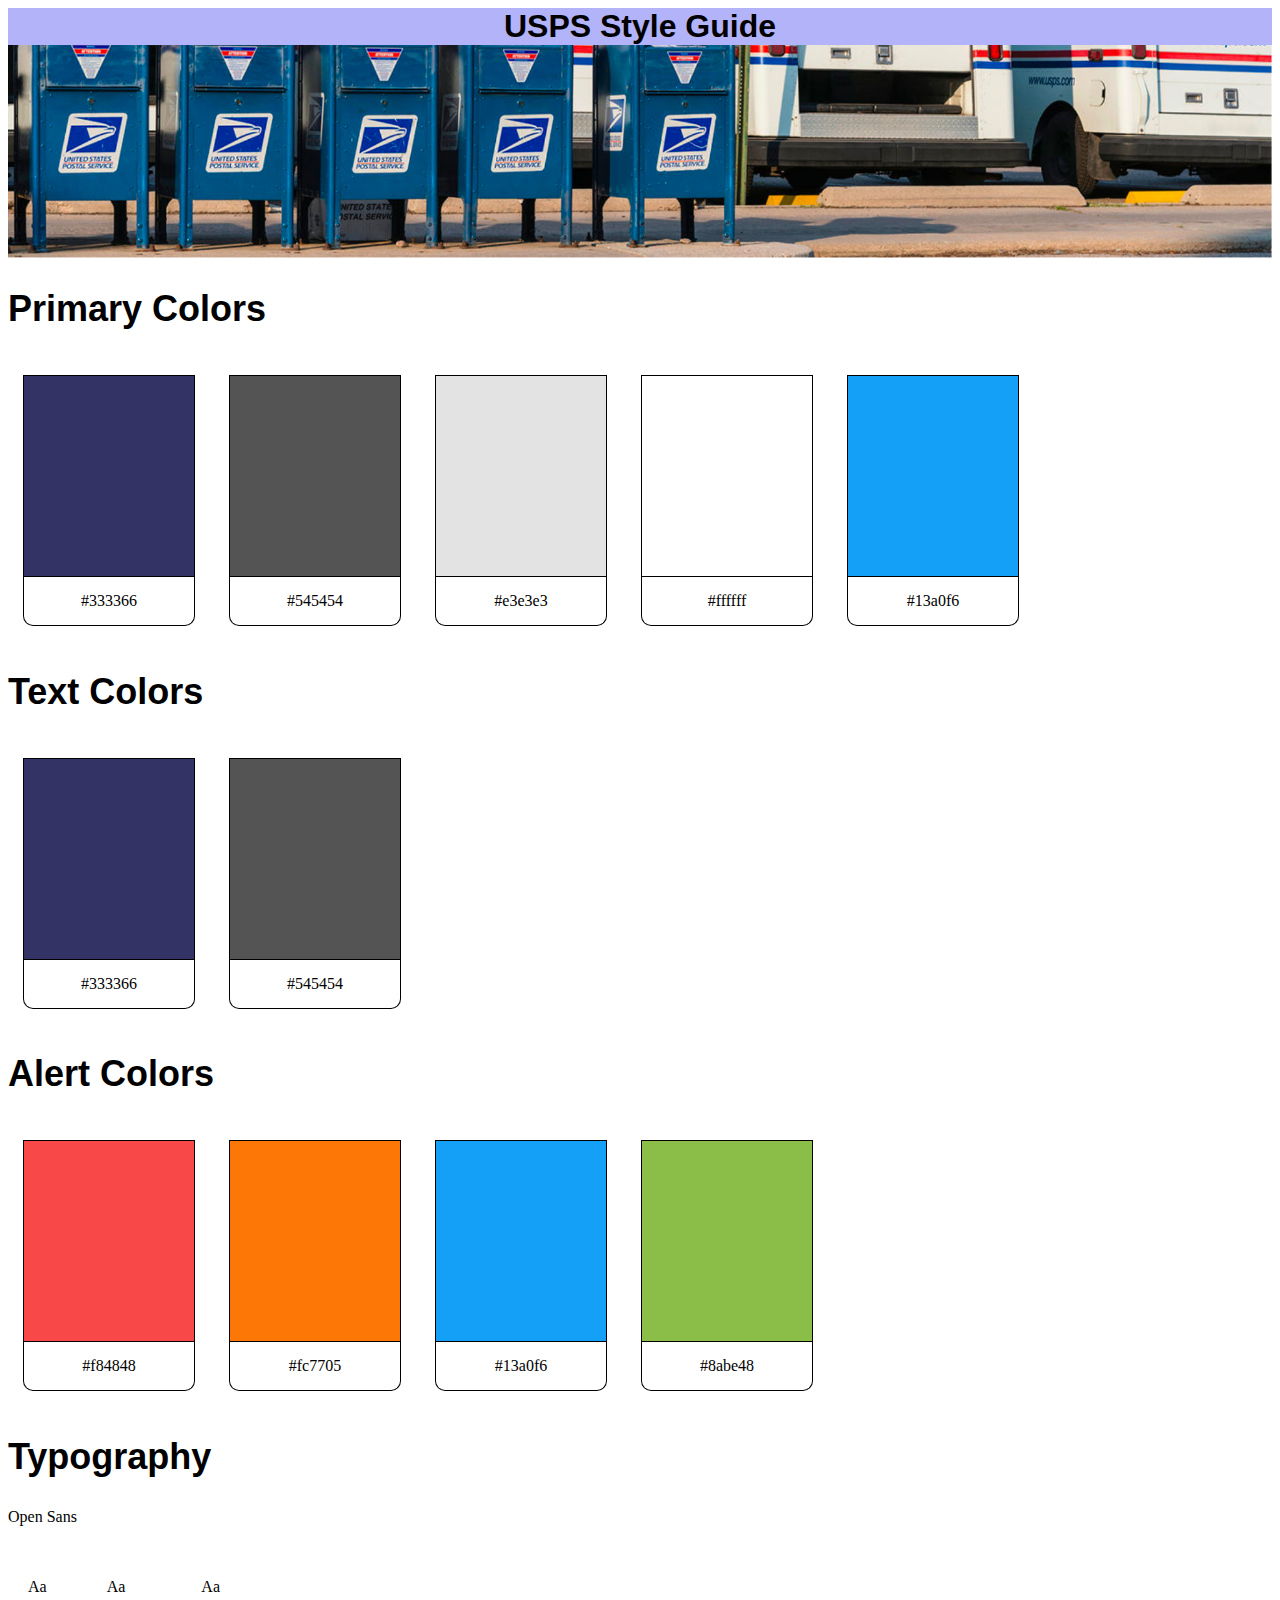
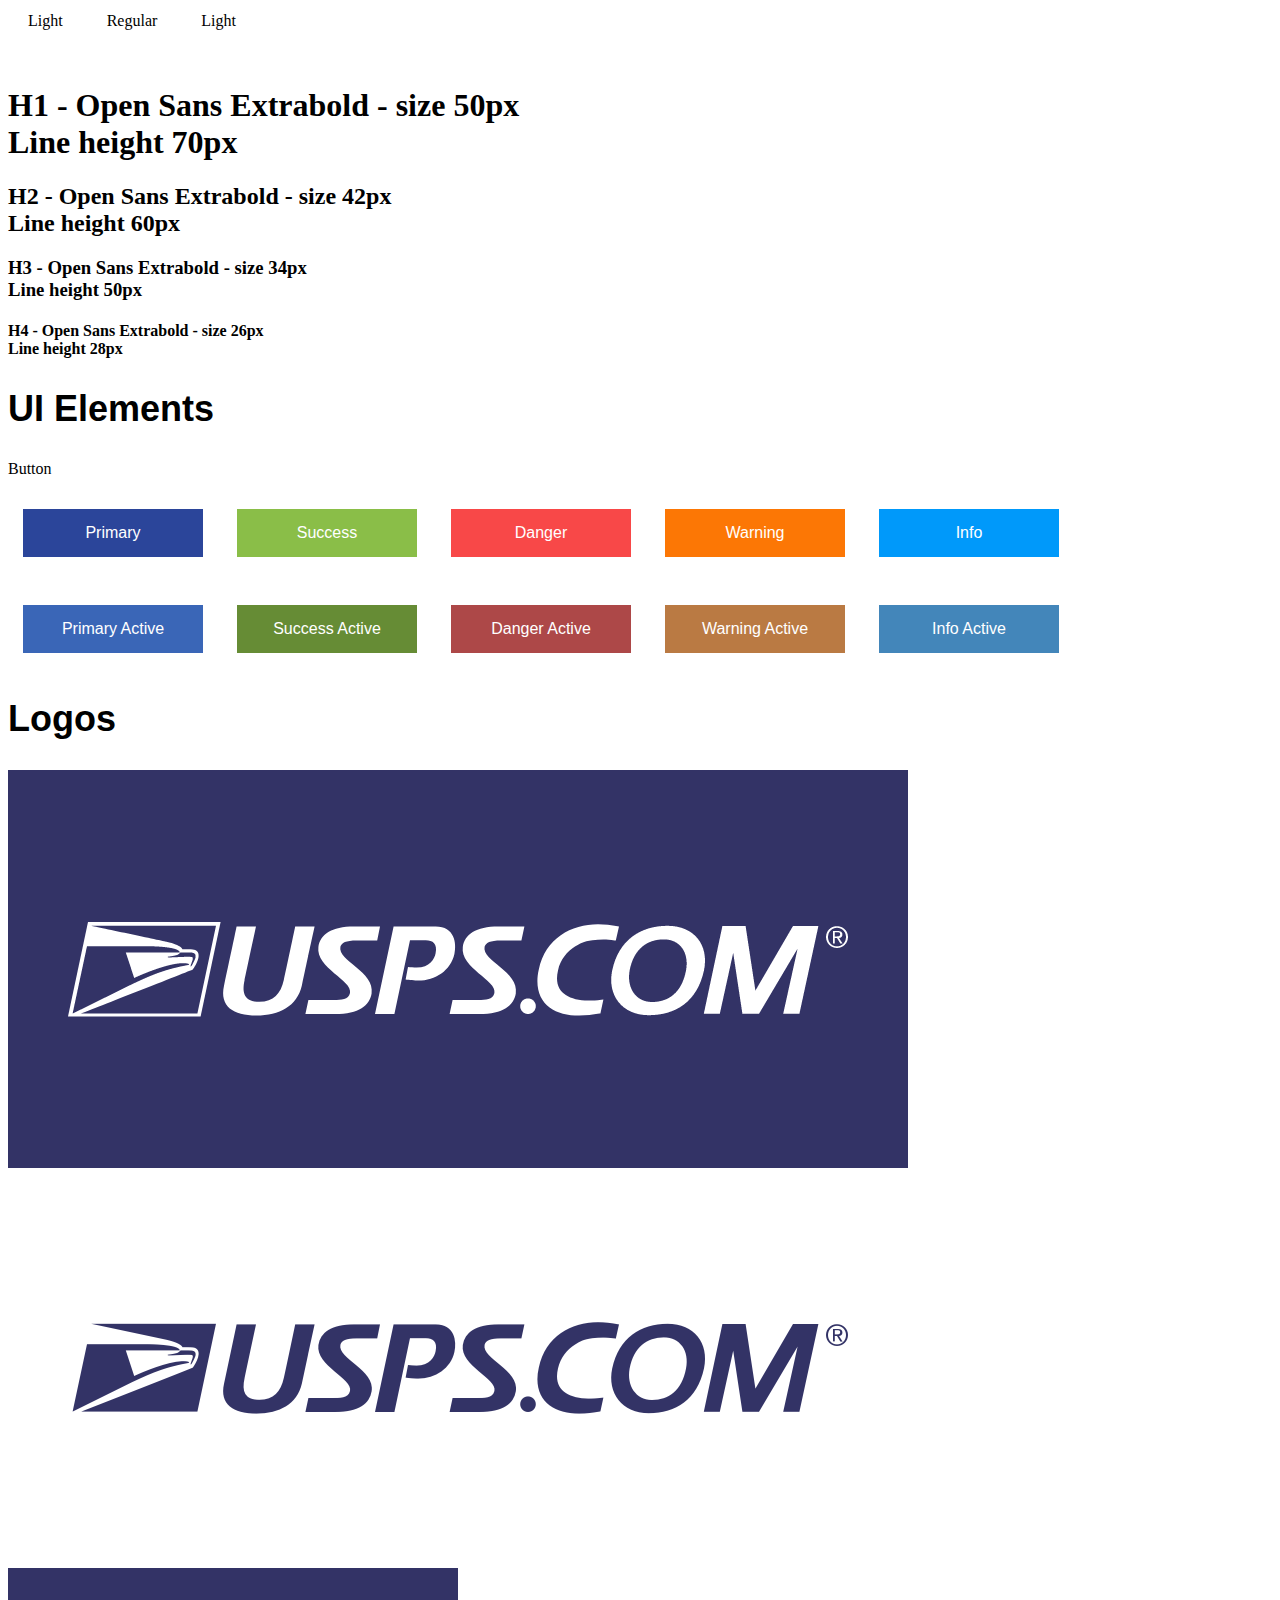
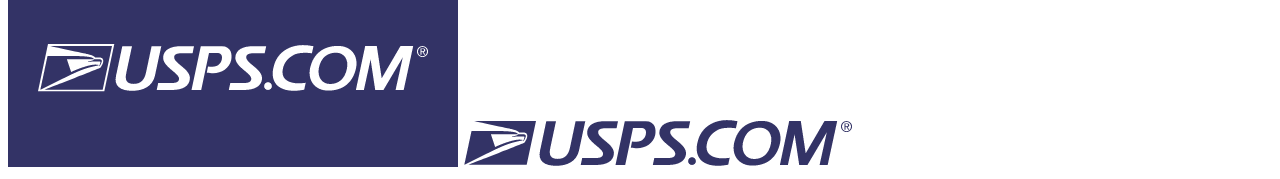
==== 17.2/01_Containers_Structure/unsolved/index.html @ b633d199 "This is for the USPS Style Guide" ====
<html>
<head>
  <title>USPS Style Guide</title>
  <link href="css/style.css" rel="stylesheet" type="text/css">
</head>
<body>
    <section class="header">
      <h1 id="pagetopic"> USPS Style Guide</h1>
      
    </section>


    <section class="palette">
      <h2 class="sectionhead">Primary Colors</h2>
      <div class="colorcontainer">
        <div class="swatch darkblue"></div>
        <div class="hexcode">#333366</div>
      </div>
      <div class="colorcontainer">
        <div class="swatch darkgrey"> </div>
        <div class="hexcode">#545454 </div>
      </div>
      <div class="colorcontainer">
        <div class="swatch lightgrey"></div>
        <div class="hexcode">#e3e3e3</div>
      </div>
      <div class="colorcontainer">
        <div class="swatch white"></div>
        <div class="hexcode">#ffffff</div>
      </div>
      <div class="colorcontainer">
        <div class="swatch lightblue"></div>
        <div class="hexcode">#13a0f6</div>
      </div>
      <br>
      <h2 class="sectionhead">Text Colors</h2>
      <div class="colorcontainer">
        <div class="swatch darkblue"></div>
        <div class="hexcode">#333366</div>
      </div>
      <div class="colorcontainer">
        <div class="swatch darkgrey"> </div>
        <div class="hexcode">#545454 </div>
      </div>
      <br>
      <h2 class="sectionhead">Alert Colors</h2>
      <div class="colorcontainer">
        <div class="swatch red"> </div>
        <div class="hexcode">#f84848 </div>
      </div>
      <div class="colorcontainer">
        <div class="swatch orange"> </div>
        <div class="hexcode">#fc7705 </div>
      </div>
      <div class="colorcontainer">
        <div class="swatch lightblue"> </div>
        <div class="hexcode">#13a0f6 </div>
      </div>
      <div class="colorcontainer">
        <div class="swatch lightgreen"> </div>
        <div class="hexcode">#8abe48 </div>
      </div>


    </section>

    <section class="typography">
      <h2 class="sectionhead">Typography</h2>
      <p> Open Sans</p>
      <div class="typecontainer">
        <p class="large light">Aa</p>
        <p>Light</p>
      </div>
      <div class="typecontainer">
        <p class="large regular">Aa</p>
        <p>Regular</p>
      </div>
      <div class="typecontainer">
        <p class="large bold">Aa</p>
        <p>Light</p>
      </div>
      <h1> H1 - Open Sans Extrabold - size 50px <br> Line height 70px</h1>
      <h2> H2 - Open Sans Extrabold - size 42px <br> Line height 60px</h2>
      <h3> H3 - Open Sans Extrabold - size 34px <br> Line height 50px</h3>
      <h4> H4 - Open Sans Extrabold - size 26px <br> Line height 28px</h4>
      
    </section>

    <section class="UIelements">
      <h2 class="sectionhead">UI Elements</h2>
      <p> Button </p>
      <div class="buttoncontain">
        <div class="button primary">Primary</div>
        <div class="button success">Success</div>
        <div class="button danger">Danger</div>
        <div class="button warning">Warning</div>
        <div class="button info">Info</div>
      </div>
      <br>
      <div class="buttoncontain">
        <div class="button primaryactive">Primary Active</div>
        <div class="button successactive"> Success Active</div>
        <div class="button dangeractive">Danger Active</div>
        <div class="button warningactive">Warning Active</div>
        <div class="button infoactive">Info Active</div>
      </div>

      
    </section>

    <section class="imagery">
      <h2 class="sectionhead">Logos</h2>
      <img src="images/Logo-dark@2x.png">
      <img src="images/Logo-light.png">
      <img src="images/Logo-dark1.png">
      <img src="images/Logo-light-1.png">
      
    </section>

    
</body>
</html>
---- 17.2/01_Containers_Structure/unsolved/css/style.css ----
.header {
        height: 250px; 
        max-height: 500px;
        background-image: url(../images/upsBackground.png); 
        background-size: cover; 
        background-repeat: no-repeat; 
        background-position: bottom;}

#pagetopic {
    text-align: center; 
    font-family: Helvetica, sans-serif; 
    font-weight: bolder; 
    background-color: #b3b3fa;}

.sectionhead{
    font-family: Helvetica, sans-serif ; 
    font-size: 36px; 
    font-weight: 700; 
    line-height: 42px;
    border-bottom: 10px #545454;}

.colorcontainer {
    display: inline-block; 
    margin: 15px;
}

.swatch {
    height: 200px; 
    width: 170px; 
    border: 1px #000; 
    border-style: solid;
}

.hexcode {
    padding: 15px; 
    text-align: center; 
    border: 1px #000; 
    border-style: solid; 
    border-top: none;
    border-bottom-left-radius: 10px; 
    border-bottom-right-radius: 10px;}
.typecontainer {display: inline-block; margin: 20px;}
.button {font-family: Helvetica, sans-serif; display: inline-block; padding: 15px; margin: 15px; width: 150px; text-align: center; color: #ffffff;}


    .darkblue {background-color: #333366;}
    .darkgrey {background-color: #545454;}
    .lightgrey {background-color: #e3e3e3;}
    .white {background-color: #ffffff;}
    .lightblue {background-color: #13a0f6;}
    .red {background-color: #f84848;}
    .orange {background-color: #fc7705;}
    .lightgreen {background-color: #8abe48;}


.primary {background-color: #2b459a;}
.success {background-color: #8abe48;}
.danger {background-color: #f84848;}
.warning {background-color: #fc7705;}
.info {background-color: #0099fa;}
.primaryactive {background-color: #3a66b7;}
.successactive {background-color: #668c35;}
.dangeractive {background-color: #ad4848;}
.warningactive {background-color: #ba7a43;}
.infoactive {background-color: #4386ba;}

h1 {}
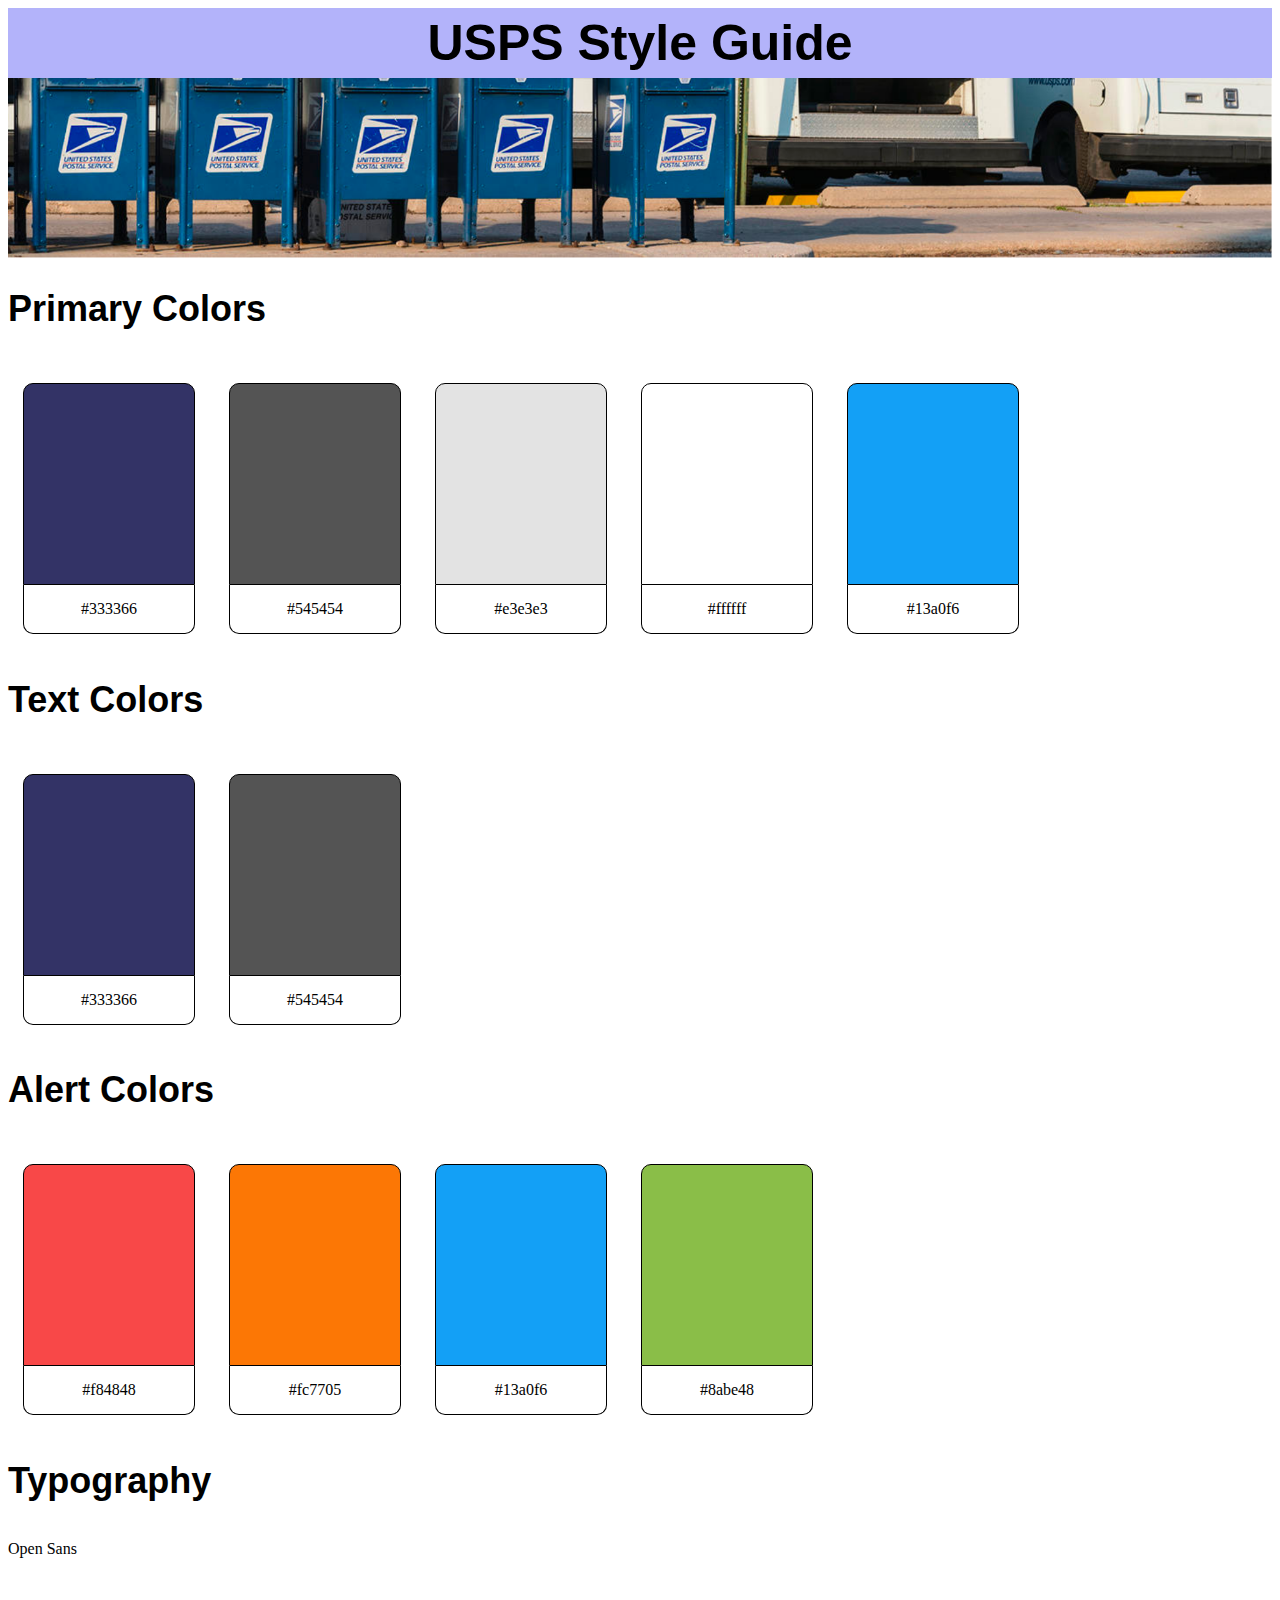
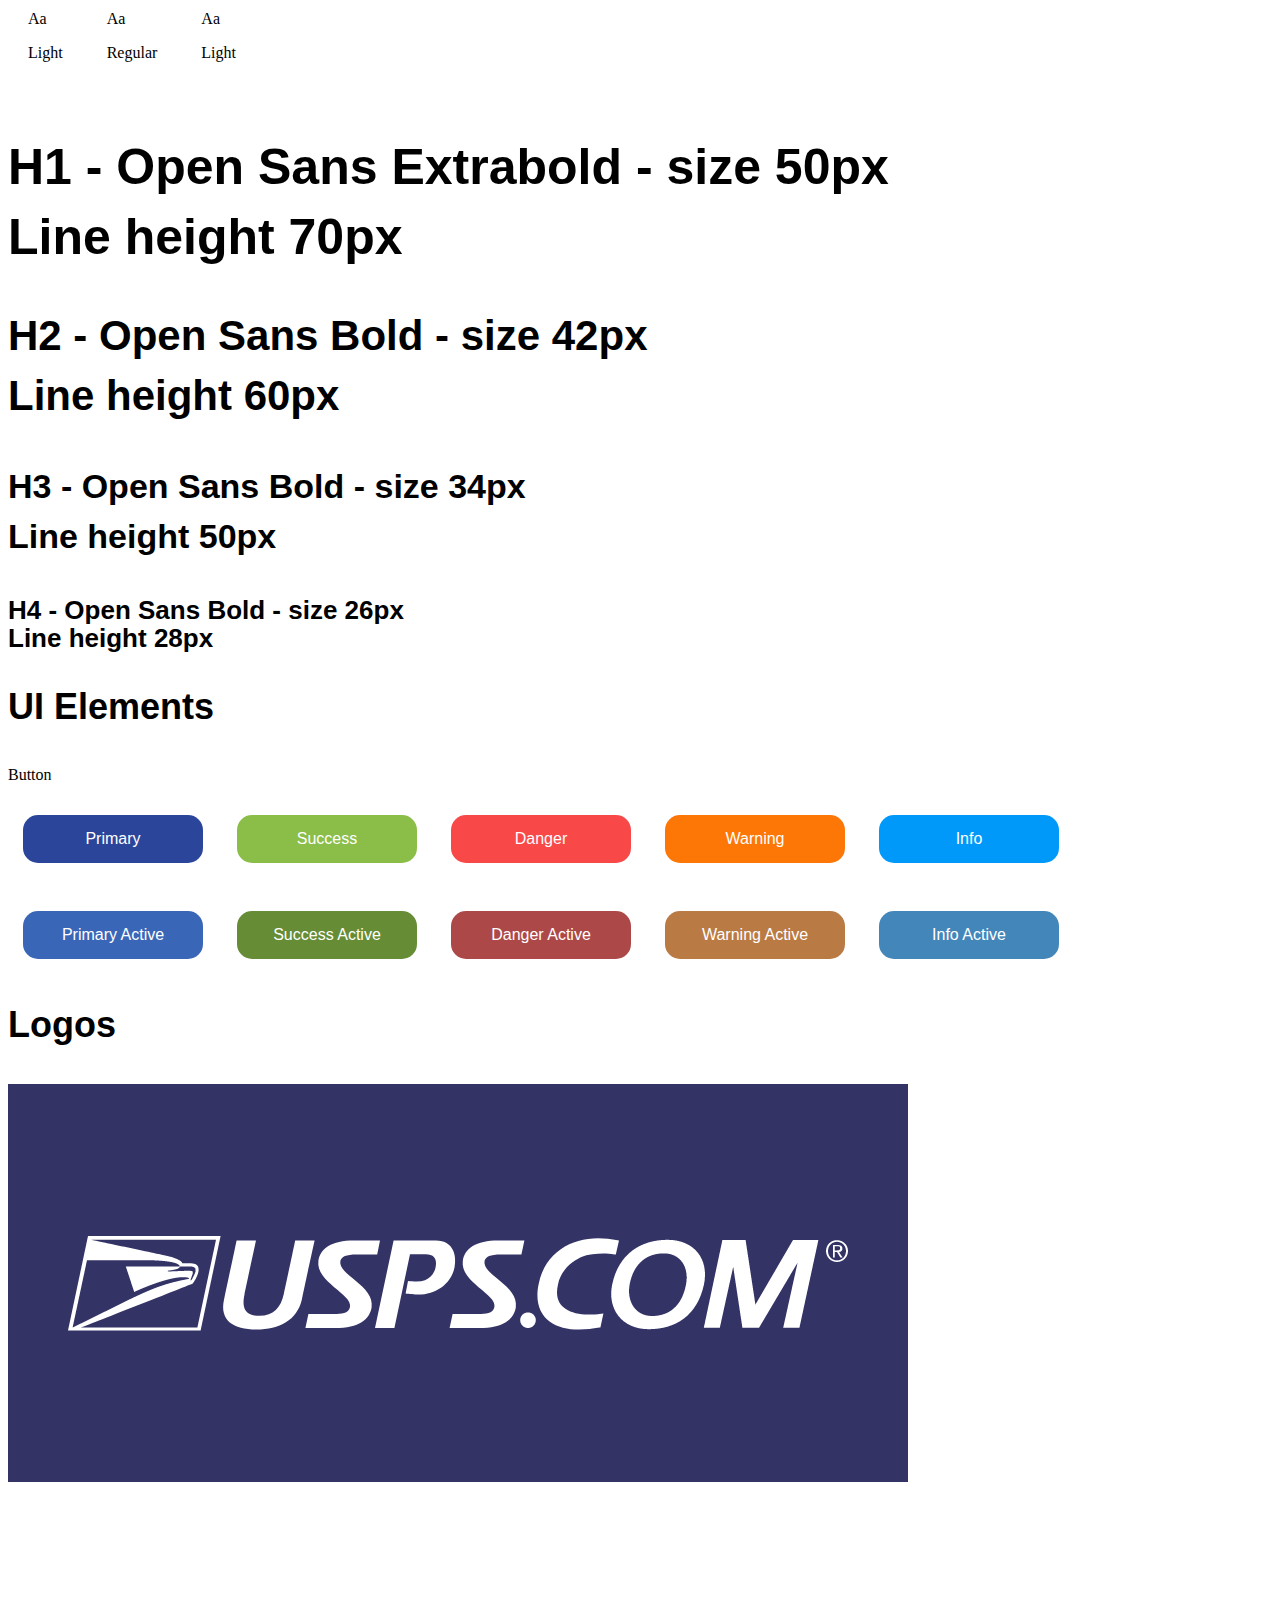
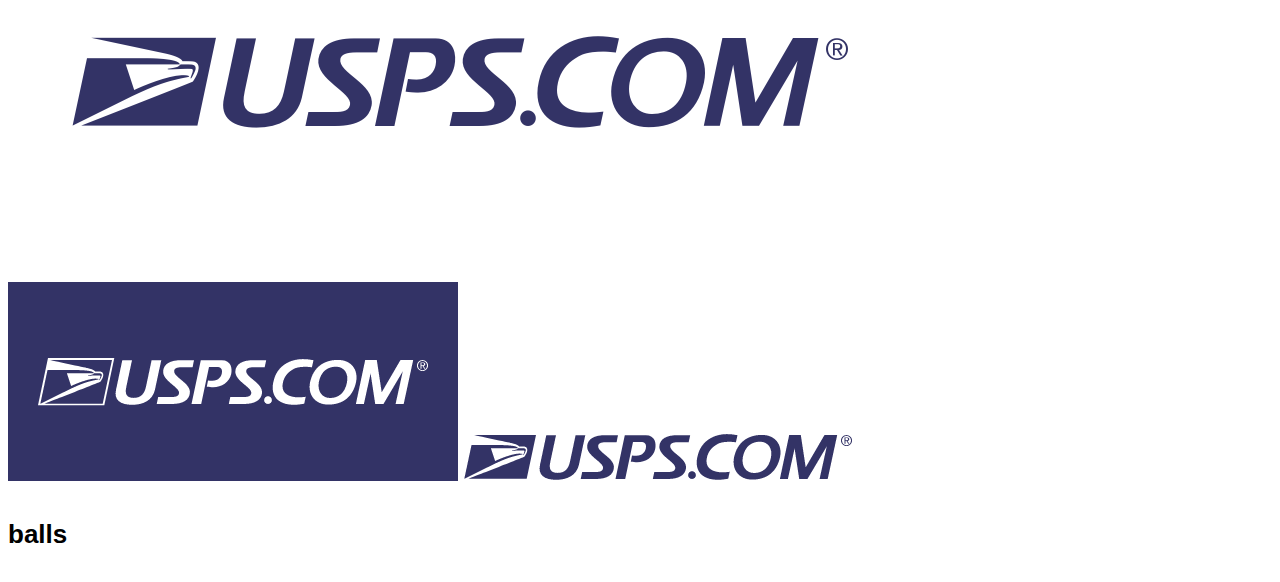
==== commit ac7e35e9: "Small updates" ====
--- a/17.2/01_Containers_Structure/unsolved/index.html
+++ b/17.2/01_Containers_Structure/unsolved/index.html
@@ -5,7 +5,8 @@
 </head>
 <body>
     <section class="header">
-      <h1 id="pagetopic"> USPS Style Guide</h1>
+        <h1 id="pagetopic"> USPS Style Guide</h1>
+
       
     </section>
 
@@ -80,9 +81,9 @@
         <p>Light</p>
       </div>
       <h1> H1 - Open Sans Extrabold - size 50px <br> Line height 70px</h1>
-      <h2> H2 - Open Sans Extrabold - size 42px <br> Line height 60px</h2>
-      <h3> H3 - Open Sans Extrabold - size 34px <br> Line height 50px</h3>
-      <h4> H4 - Open Sans Extrabold - size 26px <br> Line height 28px</h4>
+      <h2> H2 - Open Sans Bold - size 42px <br> Line height 60px</h2>
+      <h3> H3 - Open Sans Bold - size 34px <br> Line height 50px</h3>
+      <h4> H4 - Open Sans Bold - size 26px <br> Line height 28px</h4>
       
     </section>
 
@@ -117,6 +118,8 @@
       
     </section>
 
-    
+    <section>
+      <h4 href=https://www.google.com> balls </h4>
+    </section>
 </body>
 </html>
--- a/17.2/01_Containers_Structure/unsolved/css/style.css
+++ b/17.2/01_Containers_Structure/unsolved/css/style.css
@@ -1,10 +1,10 @@
 .header {
-        height: 250px; 
-        max-height: 500px;
-        background-image: url(../images/upsBackground.png); 
-        background-size: cover; 
-        background-repeat: no-repeat; 
-        background-position: bottom;}
+    height: 250px; 
+    max-height: 500px;
+    background-image: url(../images/upsBackground.png); 
+    background-size: cover; 
+    background-repeat: no-repeat; 
+    background-position: bottom;}
 
 #pagetopic {
     text-align: center; 
@@ -17,7 +17,10 @@
     font-size: 36px; 
     font-weight: 700; 
     line-height: 42px;
-    border-bottom: 10px #545454;}
+    height: 50px;
+    border-bottom: 10px;
+    border-bottom-color: #545454;
+}
 
 .colorcontainer {
     display: inline-block; 
@@ -29,6 +32,8 @@
     width: 170px; 
     border: 1px #000; 
     border-style: solid;
+    border-top-left-radius: 10px;
+    border-top-right-radius: 10px;
 }
 
 .hexcode {
@@ -38,19 +43,33 @@
     border-style: solid; 
     border-top: none;
     border-bottom-left-radius: 10px; 
-    border-bottom-right-radius: 10px;}
-.typecontainer {display: inline-block; margin: 20px;}
-.button {font-family: Helvetica, sans-serif; display: inline-block; padding: 15px; margin: 15px; width: 150px; text-align: center; color: #ffffff;}
+    border-bottom-right-radius: 10px;
+}
+
+.typecontainer {
+    display: inline-block; 
+    margin: 20px;
+}
+
+.button {
+    font-family: Helvetica ; 
+    display: inline-block; 
+    padding: 15px; 
+    margin: 15px; 
+    width: 150px; 
+    border-radius: 15px;
+    text-align: center; 
+    color: #ffffff;}
 
 
-    .darkblue {background-color: #333366;}
-    .darkgrey {background-color: #545454;}
-    .lightgrey {background-color: #e3e3e3;}
-    .white {background-color: #ffffff;}
-    .lightblue {background-color: #13a0f6;}
-    .red {background-color: #f84848;}
-    .orange {background-color: #fc7705;}
-    .lightgreen {background-color: #8abe48;}
+.darkblue {background-color: #333366;}
+.darkgrey {background-color: #545454;}
+.lightgrey {background-color: #e3e3e3;}
+.white {background-color: #ffffff;}
+.lightblue {background-color: #13a0f6;}
+.red {background-color: #f84848;}
+.orange {background-color: #fc7705;}
+.lightgreen {background-color: #8abe48;}
 
 
 .primary {background-color: #2b459a;}
@@ -64,4 +83,31 @@
 .warningactive {background-color: #ba7a43;}
 .infoactive {background-color: #4386ba;}
 
-h1 {} +h1 {
+    font-family: helvetica; 
+    font-size: 50px; 
+    font-weight: bolder; 
+    line-height: 70px;
+} 
+
+h2 {
+    font-family: helvetica; 
+    font-size: 42px; 
+    font-weight: bold; 
+    line-height: 60px;
+}
+
+h3 {
+    font-family: helvetica; 
+    font-size: 34px; 
+    font-weight: bold; 
+    line-height: 50px;
+}
+
+h4{
+    font-family: helvetica; 
+    font-size: 26px; 
+    font-weight: bold; 
+    line-height: 28px;
+    
+}